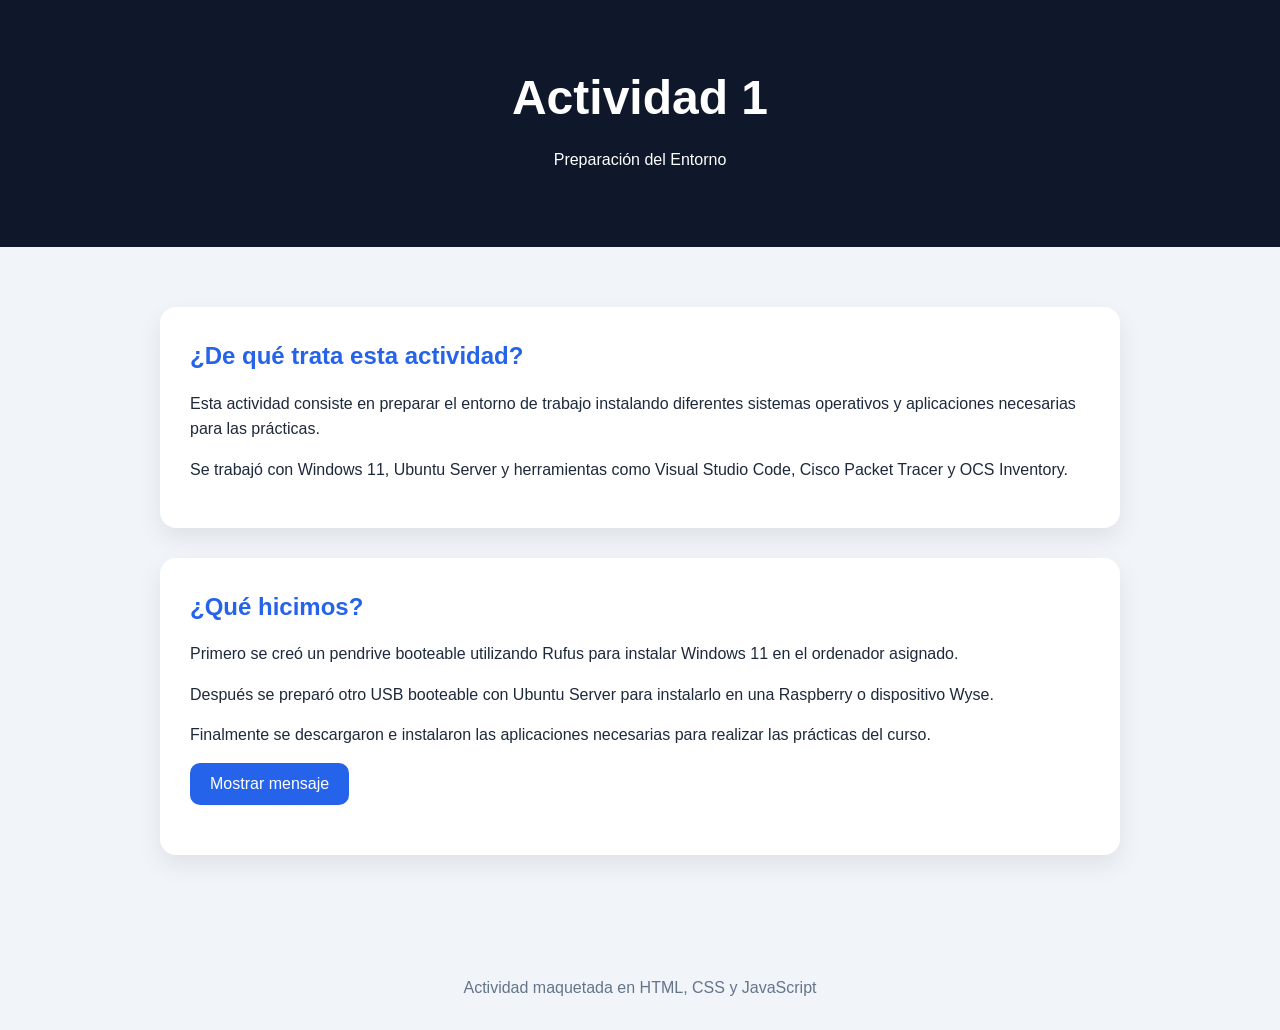
==== actividad1.html @ bcba9a60 "agregue cosas  nuevas" ====
<!DOCTYPE html>
<html lang="es">
<head>
  <meta charset="UTF-8">
  <meta name="viewport" content="width=device-width, initial-scale=1.0">
  <title>Actividad 1 - Preparación del Entorno</title>

  <style>
    * {
      margin: 0;
      padding: 0;
      box-sizing: border-box;
    }

    body {
      font-family: Arial, sans-serif;
      background: #f1f5f9;
      color: #1e293b;
      line-height: 1.6;
    }

    header {
      background: #0f172a;
      color: white;
      text-align: center;
      padding: 60px 20px;
    }

    header h1 {
      font-size: 3rem;
      margin-bottom: 10px;
    }

    .container {
      max-width: 1000px;
      margin: 40px auto;
      padding: 20px;
    }

    .card {
      background: white;
      border-radius: 16px;
      padding: 30px;
      margin-bottom: 30px;
      box-shadow: 0 10px 25px rgba(0,0,0,0.08);
    }

    h2 {
      color: #2563eb;
      margin-bottom: 15px;
    }

    p {
      margin-bottom: 15px;
    }

    button {
      background: #2563eb;
      color: white;
      border: none;
      padding: 12px 20px;
      border-radius: 10px;
      cursor: pointer;
      font-size: 1rem;
      transition: 0.3s;
    }

    button:hover {
      background: #1d4ed8;
    }

    #mensaje {
      margin-top: 20px;
      font-weight: bold;
      color: #0f172a;
    }

    footer {
      text-align: center;
      padding: 30px;
      color: #64748b;
    }
  </style>
</head>
<body>

  <header>
    <h1>Actividad 1</h1>
    <p>Preparación del Entorno</p>
  </header>

  <div class="container">

    <section class="card">
      <h2>¿De qué trata esta actividad?</h2>
      <p>
        Esta actividad consiste en preparar el entorno de trabajo instalando diferentes sistemas operativos y aplicaciones necesarias para las prácticas.
      </p>

      <p>
        Se trabajó con Windows 11, Ubuntu Server y herramientas como Visual Studio Code, Cisco Packet Tracer y OCS Inventory.
      </p>
    </section>

    <section class="card">
      <h2>¿Qué hicimos?</h2>

      <p>
        Primero se creó un pendrive booteable utilizando Rufus para instalar Windows 11 en el ordenador asignado.
      </p>

      <p>
        Después se preparó otro USB booteable con Ubuntu Server para instalarlo en una Raspberry o dispositivo Wyse.
      </p>

      <p>
        Finalmente se descargaron e instalaron las aplicaciones necesarias para realizar las prácticas del curso.
      </p>

      <button onclick="mostrarMensaje()">Mostrar mensaje</button>

      <p id="mensaje"></p>
    </section>

  </div>

  <footer>
    Actividad maquetada en HTML, CSS y JavaScript
  </footer>

  <script>
    function mostrarMensaje() {
      document.getElementById('mensaje').innerHTML = 'La preparación del entorno se realizó correctamente.';
    }
  </script>

</body>
</html>
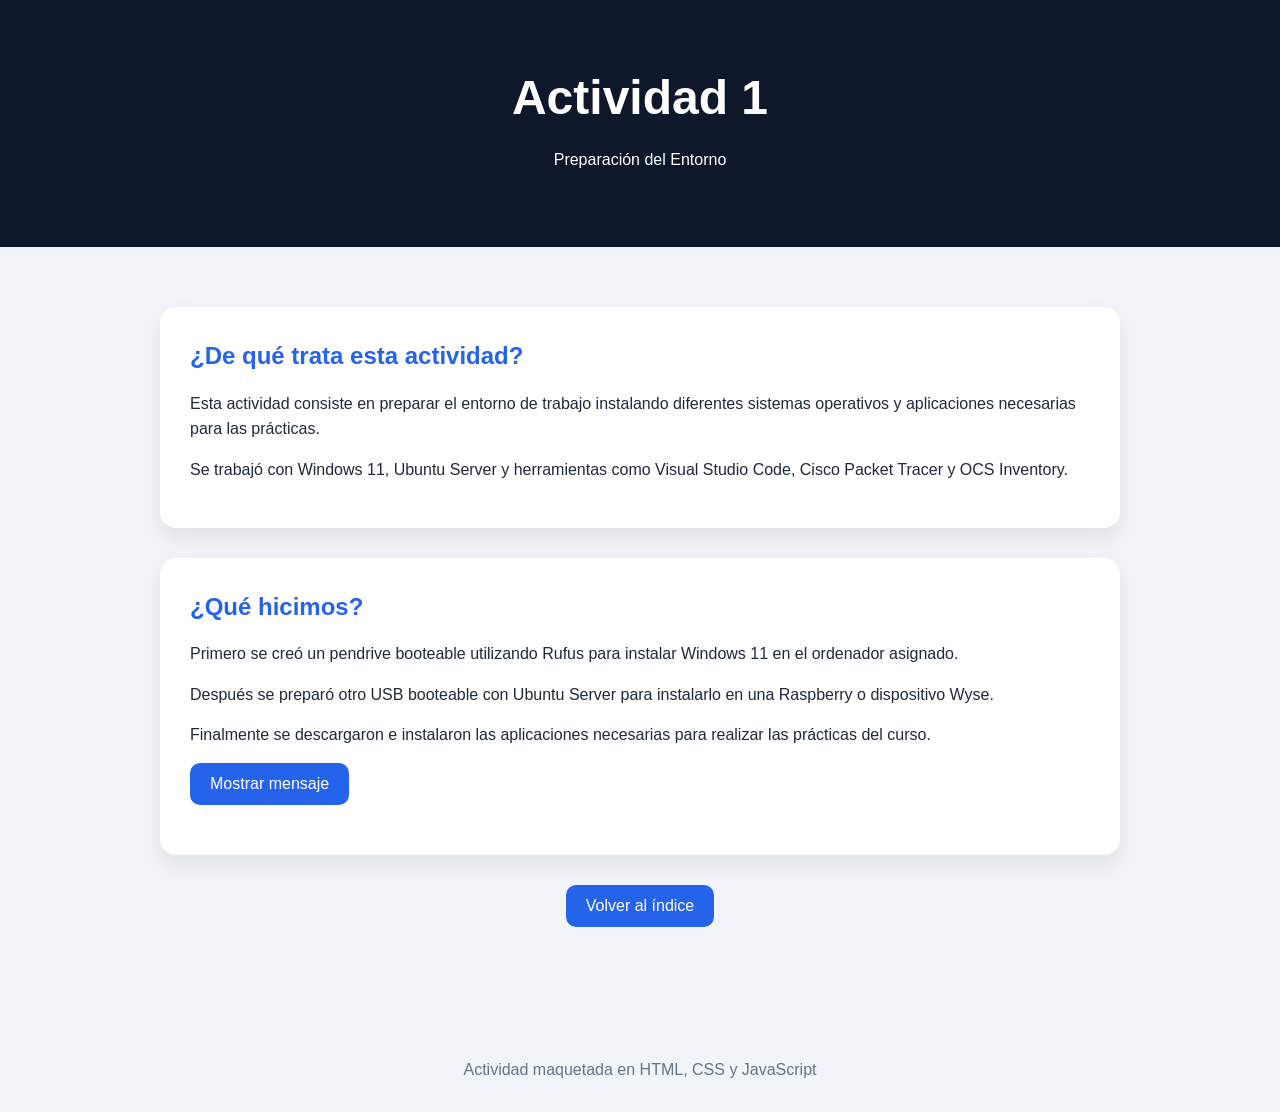
==== commit eec074d3: "agregue cosas  nuevas" ====
--- a/actividad1.html
+++ b/actividad1.html
@@ -122,6 +122,12 @@
       <p id="mensaje"></p>
     </section>
 
+    <div style="text-align:center; margin-bottom:40px;">
+      <a href="index.html">
+        <button>Volver al índice</button>
+      </a>
+    </div>
+
   </div>
 
   <footer>
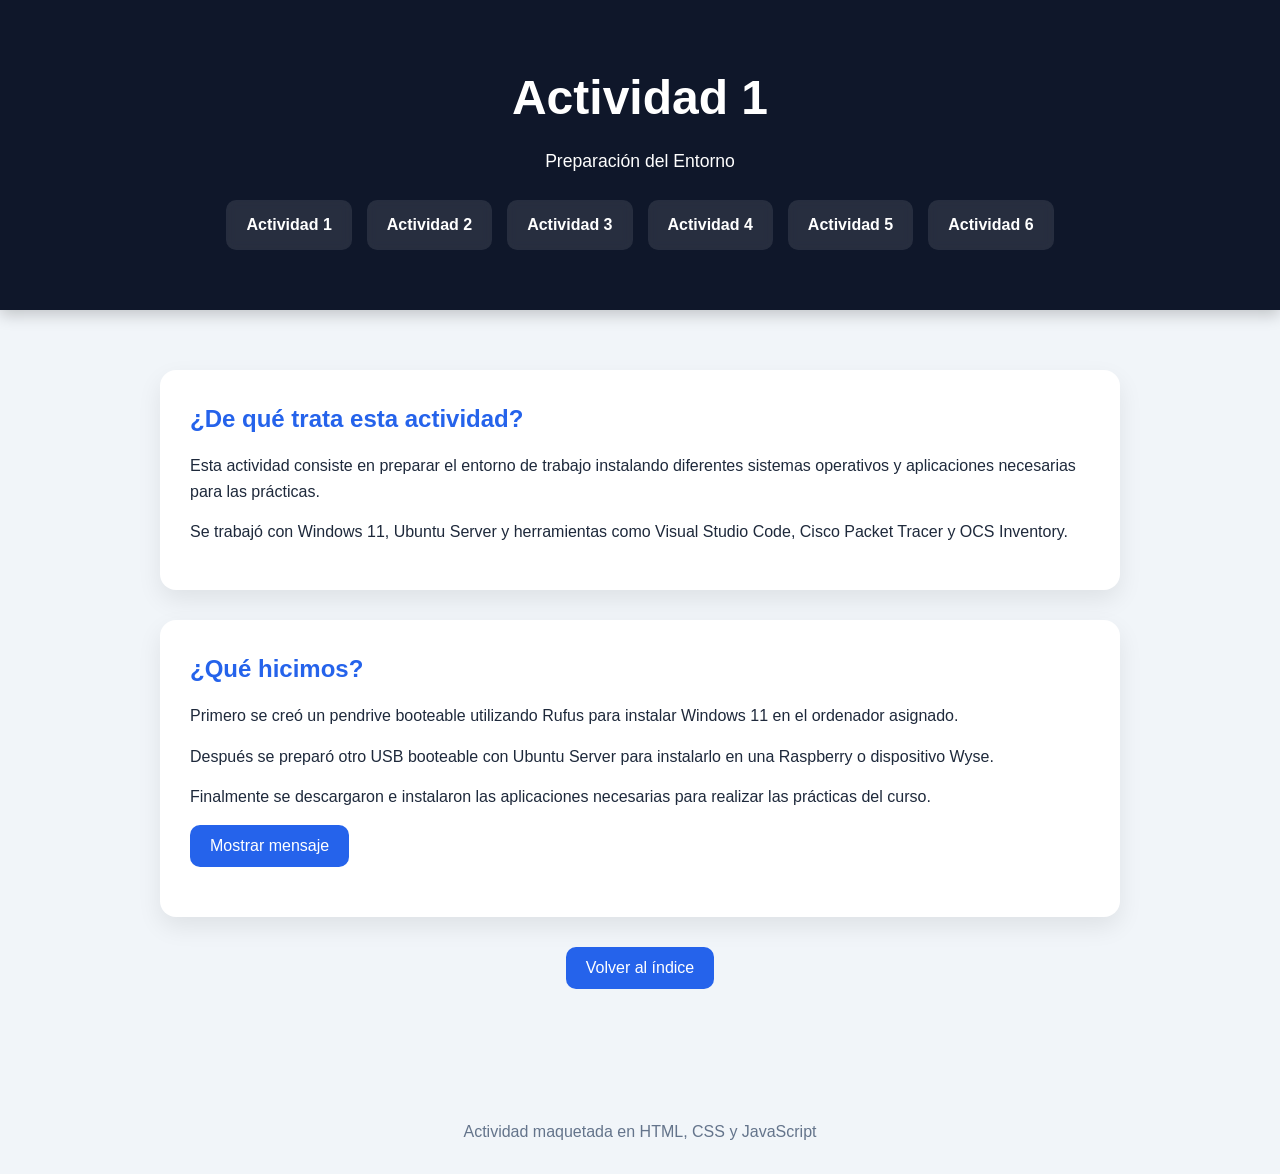
==== commit b9a1cdfd: "agregue cabeceros nuevos a las 4 primeras paginas" ====
--- a/actividad1.html
+++ b/actividad1.html
@@ -6,6 +6,7 @@
   <title>Actividad 1 - Preparación del Entorno</title>
 
   <style>
+
     * {
       margin: 0;
       padding: 0;
@@ -24,11 +25,40 @@
       color: white;
       text-align: center;
       padding: 60px 20px;
+      box-shadow: 0 5px 15px rgba(0,0,0,0.2);
     }
 
     header h1 {
       font-size: 3rem;
       margin-bottom: 10px;
+    }
+
+    header p {
+      margin-bottom: 25px;
+      font-size: 1.1rem;
+    }
+
+    nav {
+      display: flex;
+      justify-content: center;
+      gap: 15px;
+      flex-wrap: wrap;
+    }
+
+    nav a {
+      text-decoration: none;
+      color: white;
+      background: rgba(255,255,255,0.1);
+      padding: 12px 20px;
+      border-radius: 10px;
+      transition: 0.3s;
+      font-weight: bold;
+      backdrop-filter: blur(5px);
+    }
+
+    nav a:hover {
+      background: #2563eb;
+      transform: translateY(-3px);
     }
 
     .container {
@@ -80,19 +110,35 @@
       padding: 30px;
       color: #64748b;
     }
+
   </style>
 </head>
+
 <body>
 
   <header>
+
     <h1>Actividad 1</h1>
+
     <p>Preparación del Entorno</p>
+
+    <nav>
+      <a href="actividad1.html">Actividad 1</a>
+      <a href="actividad2.html">Actividad 2</a>
+      <a href="actividad3.html">Actividad 3</a>
+      <a href="actividad4.html">Actividad 4</a>
+      <a href="actividad5.html">Actividad 5</a>
+      <a href="actividad6.html">Actividad 6</a>
+    </nav>
+
   </header>
 
   <div class="container">
 
     <section class="card">
+
       <h2>¿De qué trata esta actividad?</h2>
+
       <p>
         Esta actividad consiste en preparar el entorno de trabajo instalando diferentes sistemas operativos y aplicaciones necesarias para las prácticas.
       </p>
@@ -100,9 +146,11 @@
       <p>
         Se trabajó con Windows 11, Ubuntu Server y herramientas como Visual Studio Code, Cisco Packet Tracer y OCS Inventory.
       </p>
+
     </section>
 
     <section class="card">
+
       <h2>¿Qué hicimos?</h2>
 
       <p>
@@ -117,15 +165,20 @@
         Finalmente se descargaron e instalaron las aplicaciones necesarias para realizar las prácticas del curso.
       </p>
 
-      <button onclick="mostrarMensaje()">Mostrar mensaje</button>
+      <button onclick="mostrarMensaje()">
+        Mostrar mensaje
+      </button>
 
       <p id="mensaje"></p>
+
     </section>
 
     <div style="text-align:center; margin-bottom:40px;">
+
       <a href="index.html">
         <button>Volver al índice</button>
       </a>
+
     </div>
 
   </div>
@@ -135,10 +188,15 @@
   </footer>
 
   <script>
+
     function mostrarMensaje() {
-      document.getElementById('mensaje').innerHTML = 'La preparación del entorno se realizó correctamente.';
-    }
+
+      document.getElementById('mensaje').innerHTML =
+      'La preparación del entorno se realizó correctamente.';
+
+    }
+
   </script>
 
 </body>
-</html>
+</html>
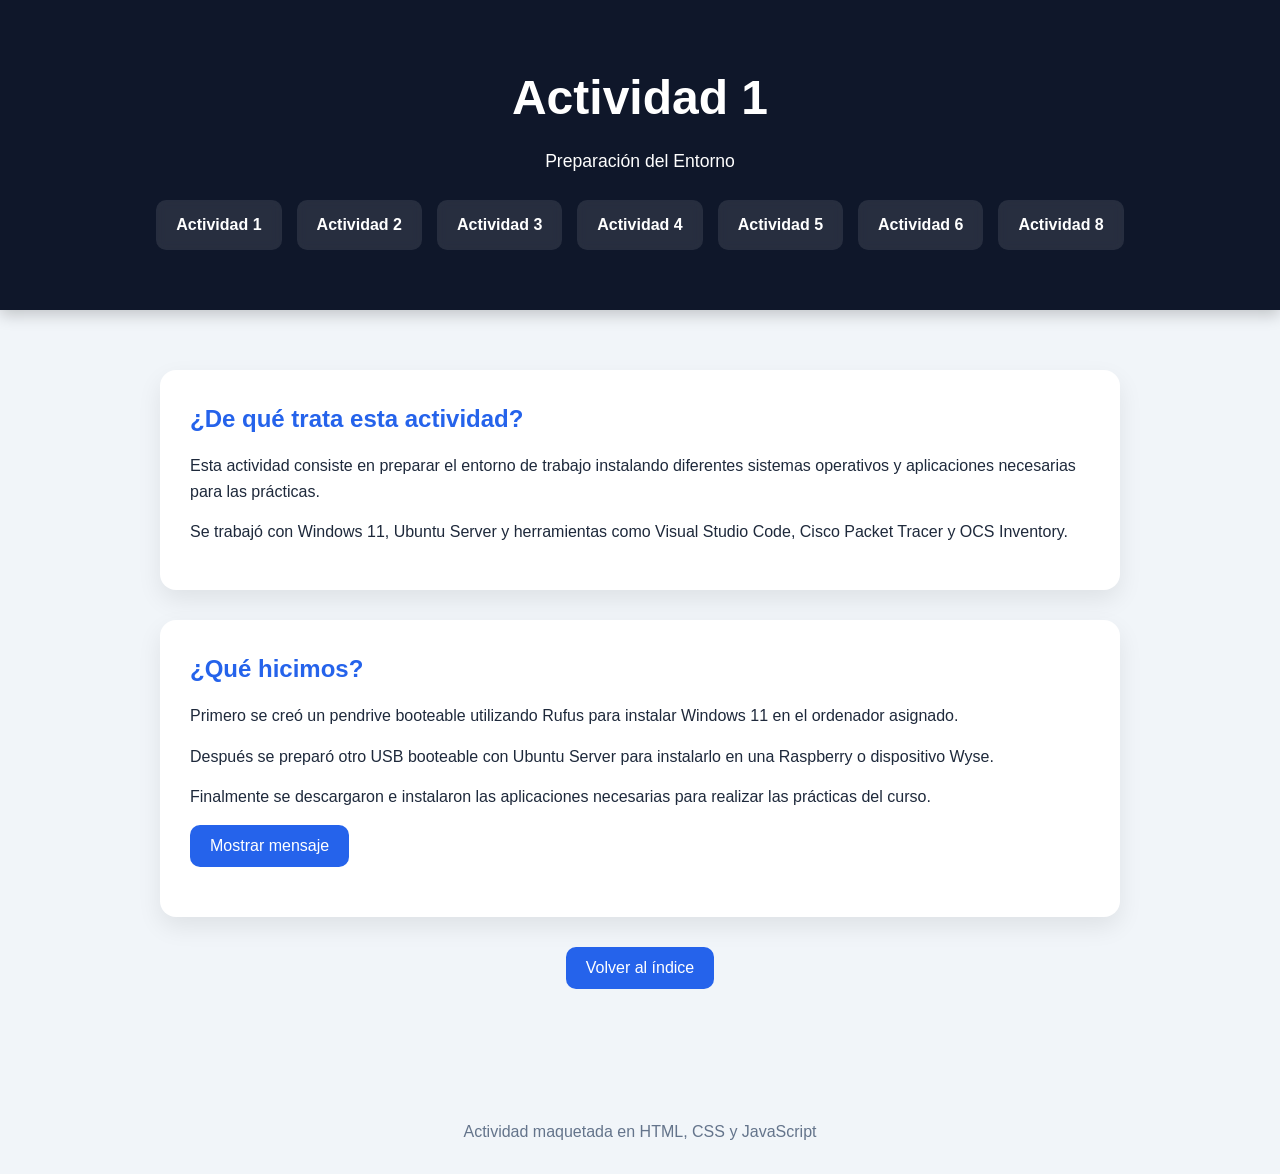
==== commit a1d6122a: "oliwis" ====
--- a/actividad1.html
+++ b/actividad1.html
@@ -129,6 +129,7 @@
       <a href="actividad4.html">Actividad 4</a>
       <a href="actividad5.html">Actividad 5</a>
       <a href="actividad6.html">Actividad 6</a>
+      <a href="actividad8.html">Actividad 8</a>
     </nav>
 
   </header>
